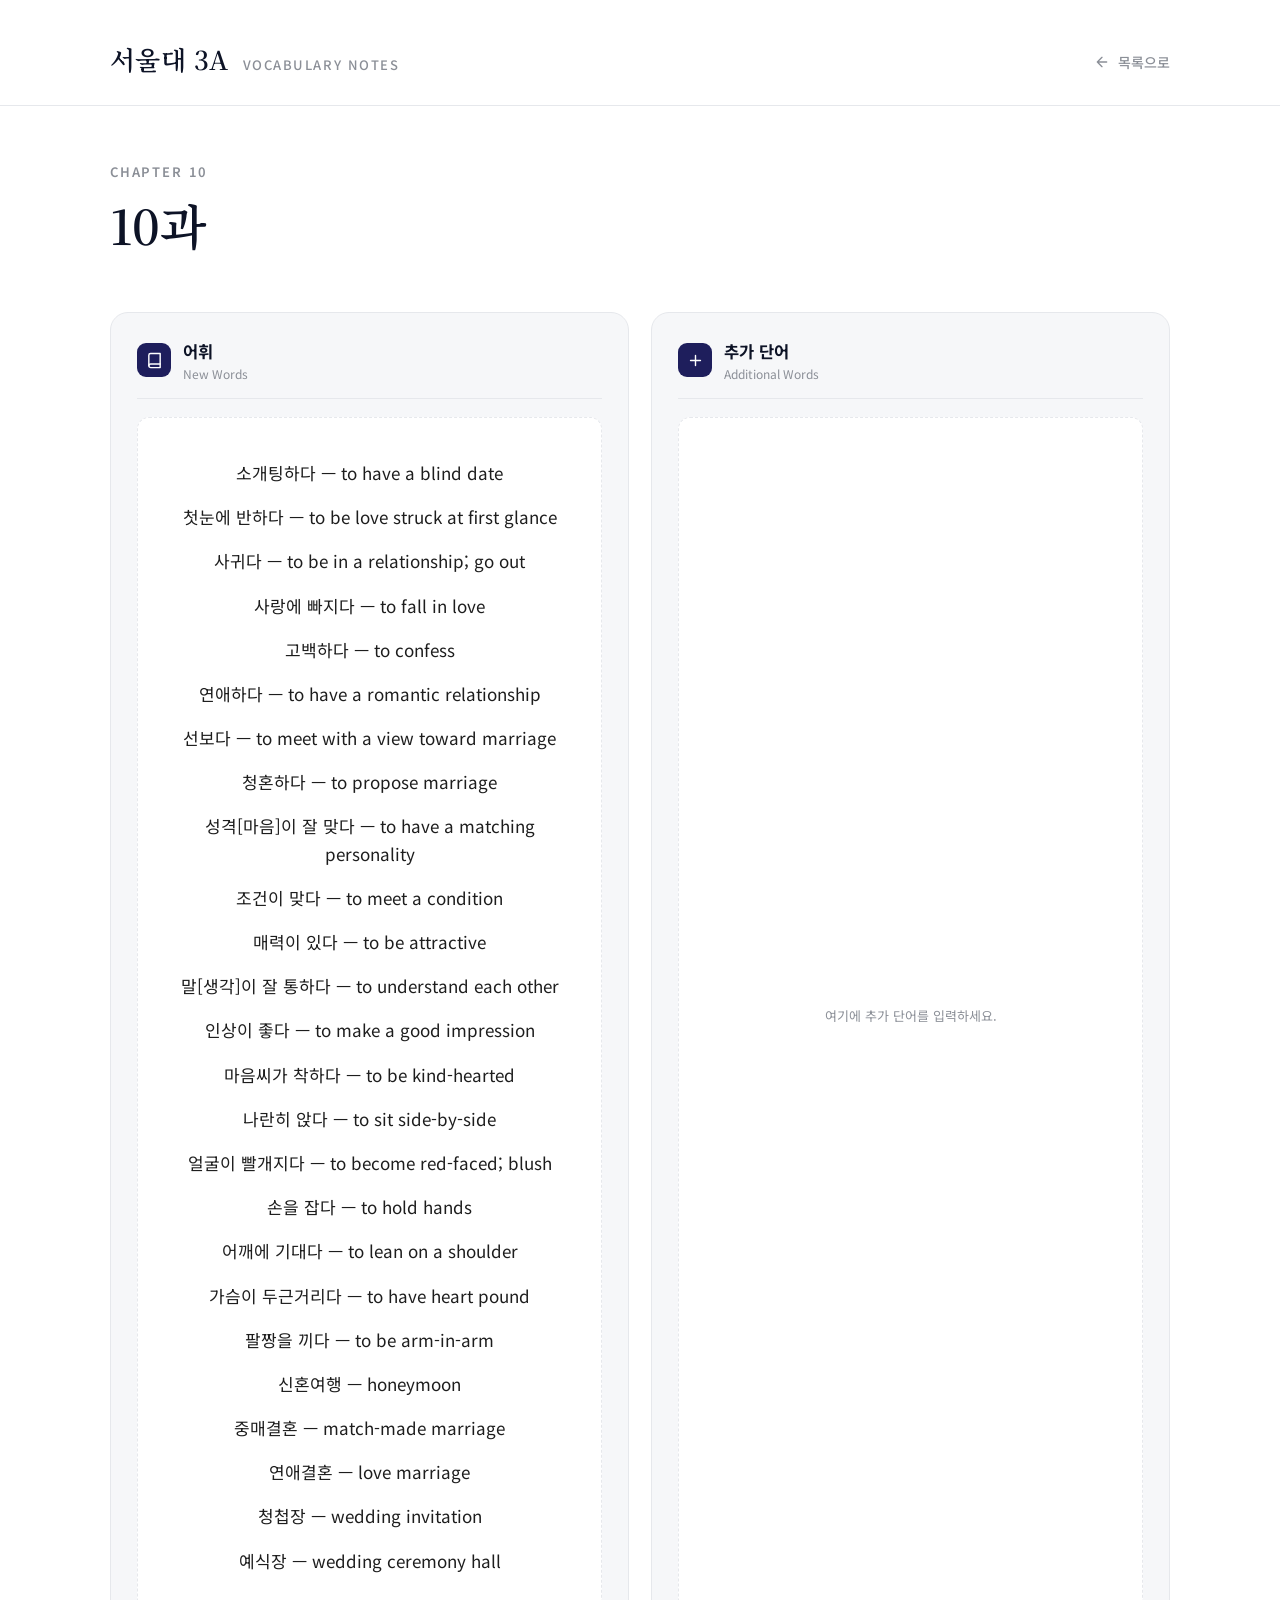
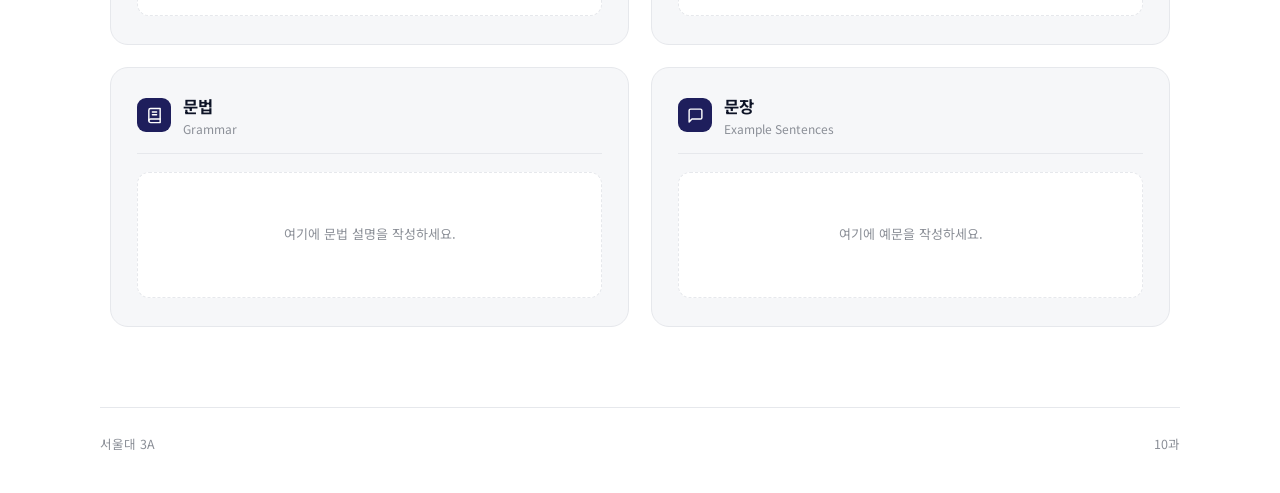
==== chapter10.html @ a2cbd9ff "11 слова" ====
<!DOCTYPE html>
<html lang="ko">
<head>
<meta charset="UTF-8">
<meta name="viewport" content="width=device-width, initial-scale=1.0">
<title>10과 — 서울대 3A</title>
<link rel="stylesheet" href="style.css">
</head>
<body class="page-chapter">

  <header class="topbar">
    <div class="shell topbar-inner">
      <div class="brand">
        <span class="brand-mark">서울대 3A</span>
        <span class="brand-sub">Vocabulary Notes</span>
      </div>
      <a class="back-link" href="index.html">
        <svg viewBox="0 0 24 24" fill="none" stroke="currentColor" stroke-width="2" stroke-linecap="round" stroke-linejoin="round"><path d="M19 12H5M12 19l-7-7 7-7"/></svg>
        목록으로
      </a>
    </div>
  </header>

  <main class="shell">

    <section class="page-head">
      <p class="eyebrow">Chapter 10</p>
      <h1>10과</h1>
    </section>

    <section class="section-grid">

      <article class="section-card">
        <div class="section-head">
          <span class="section-icon">
            <svg viewBox="0 0 24 24" stroke="currentColor" stroke-width="2" stroke-linecap="round" stroke-linejoin="round"><path d="M4 19.5A2.5 2.5 0 0 1 6.5 17H20"/><path d="M6.5 2H20v20H6.5A2.5 2.5 0 0 1 4 19.5v-15A2.5 2.5 0 0 1 6.5 2z"/></svg>
          </span>
          <div class="section-titles">
            <h2>어휘</h2>
            <span class="section-sub">New Words</span>
          </div>
        </div>
        <div class="section-body">
          <span class="placeholder">
            <p class="w-1">소개팅하다 — to have a blind date</p>
<p class="w-1">첫눈에 반하다 — to be love struck at first glance</p>
<p class="w-1">사귀다 — to be in a relationship; go out</p>
<p class="w-1">사랑에 빠지다 — to fall in love</p>
<p class="w-1">고백하다 — to confess</p>
<p class="w-1">연애하다 — to have a romantic relationship</p>
<p class="w-1">선보다 — to meet with a view toward marriage</p>
<p class="w-1">청혼하다 — to propose marriage</p>

<p class="w-1">성격[마음]이 잘 맞다 — to have a matching personality</p>
<p class="w-1">조건이 맞다 — to meet a condition</p>
<p class="w-1">매력이 있다 — to be attractive</p>
<p class="w-1">말[생각]이 잘 통하다 — to understand each other</p>
<p class="w-1">인상이 좋다 — to make a good impression</p>
<p class="w-1">마음씨가 착하다 — to be kind-hearted</p>

<p class="w-1">나란히 앉다 — to sit side-by-side</p>
<p class="w-1">얼굴이 빨개지다 — to become red-faced; blush</p>
<p class="w-1">손을 잡다 — to hold hands</p>
<p class="w-1">어깨에 기대다 — to lean on a shoulder</p>
<p class="w-1">가슴이 두근거리다 — to have heart pound</p>
<p class="w-1">팔짱을 끼다 — to be arm-in-arm</p>

<p class="w-1">신혼여행 — honeymoon</p>
<p class="w-1">중매결혼 — match-made marriage</p>
<p class="w-1">연애결혼 — love marriage</p>
<p class="w-1">청첩장 — wedding invitation</p>
<p class="w-1">예식장 — wedding ceremony hall</p>
          </span>
        </div>
      </article>

      <article class="section-card">
        <div class="section-head">
          <span class="section-icon">
            <svg viewBox="0 0 24 24" stroke="currentColor" stroke-width="2" stroke-linecap="round" stroke-linejoin="round"><path d="M12 5v14M5 12h14"/></svg>
          </span>
          <div class="section-titles">
            <h2>추가 단어</h2>
            <span class="section-sub">Additional Words</span>
          </div>
        </div>
        <div class="section-body">
          <span class="placeholder">여기에 추가 단어를 입력하세요.</span>
        </div>
      </article>

      <article class="section-card">
        <div class="section-head">
          <span class="section-icon">
            <svg viewBox="0 0 24 24" stroke="currentColor" stroke-width="2" stroke-linecap="round" stroke-linejoin="round"><path d="M4 19.5A2.5 2.5 0 0 1 6.5 17H20"/><path d="M6.5 2H20v20H6.5A2.5 2.5 0 0 1 4 19.5v-15A2.5 2.5 0 0 1 6.5 2z"/><path d="M9 7h6M9 11h6"/></svg>
          </span>
          <div class="section-titles">
            <h2>문법</h2>
            <span class="section-sub">Grammar</span>
          </div>
        </div>
        <div class="section-body">
          <span class="placeholder">여기에 문법 설명을 작성하세요.</span>
        </div>
      </article>

      <article class="section-card">
        <div class="section-head">
          <span class="section-icon">
            <svg viewBox="0 0 24 24" stroke="currentColor" stroke-width="2" stroke-linecap="round" stroke-linejoin="round"><path d="M21 15a2 2 0 0 1-2 2H7l-4 4V5a2 2 0 0 1 2-2h14a2 2 0 0 1 2 2z"/></svg>
          </span>
          <div class="section-titles">
            <h2>문장</h2>
            <span class="section-sub">Example Sentences</span>
          </div>
        </div>
        <div class="section-body">
          <span class="placeholder">여기에 예문을 작성하세요.</span>
        </div>
      </article>

    </section>

  </main>

  <footer class="site-footer shell">
    <span>서울대 3A</span>
    <span>10과</span>
  </footer>

</body>
</html>
---- style.css ----
/* ===========================================================
   서울대 3A — общий стиль
   Палитра: белый / графитовый / тёмно-синий
=========================================================== */

@import url('https://fonts.googleapis.com/css2?family=Noto+Sans+KR:wght@300;400;500;600;700;800&family=Noto+Serif+KR:wght@500;600&display=swap');

:root{
  --white:        #ffffff;
  --bg-soft:       #f6f7f9;
  --graphite:      #34373d;
  --graphite-soft: #8b8f97;
  --line:          #e6e8ec;
  --navy:          #16213e;
  --navy-deep:     #0d1326;
  --navy-soft:     rgba(22,33,62,0.06);

  --radius: 18px;
  --max-width: 1080px;
  --ease: cubic-bezier(.22,.61,.36,1);
}

*{ box-sizing: border-box; }

html{ scroll-behavior: smooth; }

body{
  margin: 0;
  background: var(--white);
  color: var(--graphite);
  font-family: 'Noto Sans KR', -apple-system, BlinkMacSystemFont, sans-serif;
  -webkit-font-smoothing: antialiased;
  min-height: 100vh;
}

a{ color: inherit; text-decoration: none; }

:focus-visible{
  outline: 2px solid var(--navy);
  outline-offset: 3px;
  border-radius: 6px;
}

@media (prefers-reduced-motion: reduce){
  *{ animation: none !important; transition: none !important; }
}

/* ---------- shell ---------- */

.shell{
  max-width: var(--max-width);
  margin: 0 auto;
  padding: 0 10px;
}

/* ---------- top bar ---------- */

.topbar{
  padding: 40px 0 28px;
  border-bottom: 1px solid var(--line);
}

.topbar-inner{
  display: flex;
  align-items: baseline;
  justify-content: space-between;
  gap: 16px;
  flex-wrap: wrap;
}

.brand{
  display: flex;
  align-items: baseline;
  gap: 14px;
}

.brand-mark{
  font-family: 'Noto Serif KR', serif;
  font-weight: 600;
  font-size: 26px;
  letter-spacing: .01em;
  color: var(--navy-deep);
}

.brand-sub{
  font-size: 13px;
  font-weight: 500;
  letter-spacing: .12em;
  color: var(--graphite-soft);
  text-transform: uppercase;
}

.topbar-note{
  font-size: 13px;
  color: var(--graphite-soft);
}

.back-link{
  display: inline-flex;
  align-items: center;
  gap: 8px;
  font-size: 14px;
  font-weight: 500;
  color: var(--graphite-soft);
  transition: color .2s var(--ease), gap .2s var(--ease);
}
.back-link:hover{ color: var(--navy); gap: 11px; }
.back-link svg{ width: 16px; height: 16px; }

/* ---------- page header (under topbar) ---------- */

.page-head{
  padding: 56px 0 40px;
}

.page-head .eyebrow{
  font-size: 13px;
  font-weight: 600;
  letter-spacing: .14em;
  text-transform: uppercase;
  color: var(--graphite-soft);
  margin: 0 0 14px;
}

.page-head h1{
  font-family: 'Noto Serif KR', serif;
  font-weight: 600;
  font-size: clamp(32px, 5vw, 48px);
  line-height: 1.15;
  margin: 0 0 12px;
  color: var(--navy-deep);
}

.page-head p{
  font-size: 15.5px;
  color: var(--graphite-soft);
  max-width: 520px;
  margin: 0;
  line-height: 1.6;
}

/* ===========================================================
   HOME — grid of 9 chapter cards
=========================================================== */

.chapter-grid{
  display: grid;
  grid-template-columns: repeat(3, 1fr);
  gap: 22px;
  padding: 8px 0 80px;
}

.chapter-card{
  position: relative;
  display: flex;
  flex-direction: column;
  justify-content: space-between;
  height: 200px;
  padding: 26px 26px 22px;
  background: rgb(30, 30, 92);
  border: 1px solid var(--line);
  border-radius: var(--radius);
  overflow: hidden;
  transition: border-color .25s var(--ease), transform .25s var(--ease), box-shadow .25s var(--ease);
}



.chapter-card:hover{
  transform: translateY(-4px);
  border-color: var(--navy-deep);
  box-shadow: 0 18px 36px -22px rgba(13,19,38,.45);
}

.chapter-card:hover::before{ transform: translateY(0); }

.chapter-card .ghost-num{
  position: absolute;
  top: -18px;
  right: -6px;
  font-family: 'Noto Serif KR', serif;
  font-weight: 600;
  font-size: 120px;
  line-height: 1;
  color: var(--white);
  opacity: .05;
  z-index: 0;
  transition: opacity .3s var(--ease), color .3s var(--ease);
  user-select: none;
}
.chapter-card:hover .ghost-num{ opacity: 0.6; color: var(--white); }

.chapter-card .card-top{
  position: relative;
  z-index: 1;
  display: flex;
  align-items: center;
  justify-content: space-between;
}

.chapter-card .index-tag{
  font-size: 12px;
  font-weight: 600;
  letter-spacing: .12em;
  color: var(--graphite-soft);
  transition: color .25s var(--ease);
}
.chapter-card:hover .index-tag{ color: rgba(255,255,255,.55); }

.chapter-card .arrow{
  width: 30px;
  height: 30px;
  border-radius: 50%;
  border: 1px solid var(--line);
  display: flex;
  align-items: center;
  justify-content: center;
  transition: border-color .25s var(--ease), background .25s var(--ease), transform .25s var(--ease);
}
.chapter-card .arrow svg{
  width: 14px; height: 14px;
  stroke: var(--graphite-soft);
  transition: stroke .25s var(--ease);
}
.chapter-card:hover .arrow{
  border-color: rgba(255,255,255,.35);
  transform: rotate(45deg);
}
.chapter-card:hover .arrow svg{ stroke: var(--white); }

.chapter-card .card-bottom{
  position: relative;
  z-index: 1;
}

.chapter-card .lesson-label{
  font-family: 'Noto Serif KR', serif;
  font-weight: 600;
  font-size: 30px;
  color: var(--white);
  margin: 0 0 6px;
  transition: color .25s var(--ease);
}
.chapter-card:hover .lesson-label{ color: var(--white); }

.chapter-card .lesson-meta{
  font-size: 12.5px;
  color: var(--white);
  transition: color .25s var(--ease);
}
.chapter-card:hover .lesson-meta{ color: rgba(255,255,255,.6); }

/* ===========================================================
   CHAPTER PAGE — 4 section cards
=========================================================== */

.section-grid{
  display: grid;
  grid-template-columns: repeat(2, 1fr);
  gap: 22px;
  padding: 8px 0 80px;
}

.section-card{
  background: var(--bg-soft);
  border: 1px solid var(--line);
  border-radius: var(--radius);
  padding: 26px 26px 28px;
  min-height: 260px;
  display: flex;
  flex-direction: column;
}

.w-1 {
  font-size: 17px;
  color: rgba(0, 0, 0, 0.885);
}

.section-card .section-head{
  display: flex;
  align-items: center;
  gap: 12px;
  margin-bottom: 18px;
  padding-bottom: 16px;
  border-bottom: 1px solid var(--line);
}

.section-card .section-icon{
  width: 34px;
  height: 34px;
  border-radius: 9px;
  background: rgb(30, 30, 92);
  display: flex;
  align-items: center;
  justify-content: center;
  flex-shrink: 0;
}
.section-card .section-icon svg{
  width: 17px; height: 17px;
  stroke: var(--white);
  fill: none;
}

.section-card .section-titles{ display: flex; flex-direction: column; }

.section-card h2{
  font-size: 16.5px;
  font-weight: 700;
  margin: 0;
  color: var(--navy-deep);
}

.section-card .section-sub{
  font-size: 12px;
  color: var(--graphite-soft);
  margin-top: 2px;
}

.section-card .section-body{
  flex: 1;
  background: var(--white);
  border: 1px dashed var(--line);
  border-radius: 12px;
  display: flex;
  align-items: center;
  justify-content: center;
  text-align: center;
  padding: 24px;
}

.section-card .section-body span{
  font-size: 13px;
  color: var(--graphite-soft);
  line-height: 1.6;
}

/* ===========================================================
   footer
=========================================================== */

.site-footer{
  border-top: 1px solid var(--line);
  padding: 26px 0 40px;
  font-size: 12.5px;
  color: var(--graphite-soft);
  display: flex;
  justify-content: space-between;
  flex-wrap: wrap;
  gap: 8px;
}

/* ===========================================================
   responsive
=========================================================== */

@media (max-width: 920px){
  .chapter-grid{ grid-template-columns: repeat(2, 1fr); }
  .section-grid{ grid-template-columns: 1fr; }
}

@media (max-width: 600px){
  .shell{ padding: 0 18px; }
  .chapter-grid{ grid-template-columns: 1fr; gap: 16px; }
  .chapter-card{ height: 170px; padding: 22px 22px 18px; }
  .chapter-card .ghost-num{ font-size: 90px; }
  .page-head{ padding: 38px 0 28px; }
  .topbar{ padding: 28px 0 22px; }
  .section-card{ padding: 22px 20px 24px; min-height: 200px; }
}
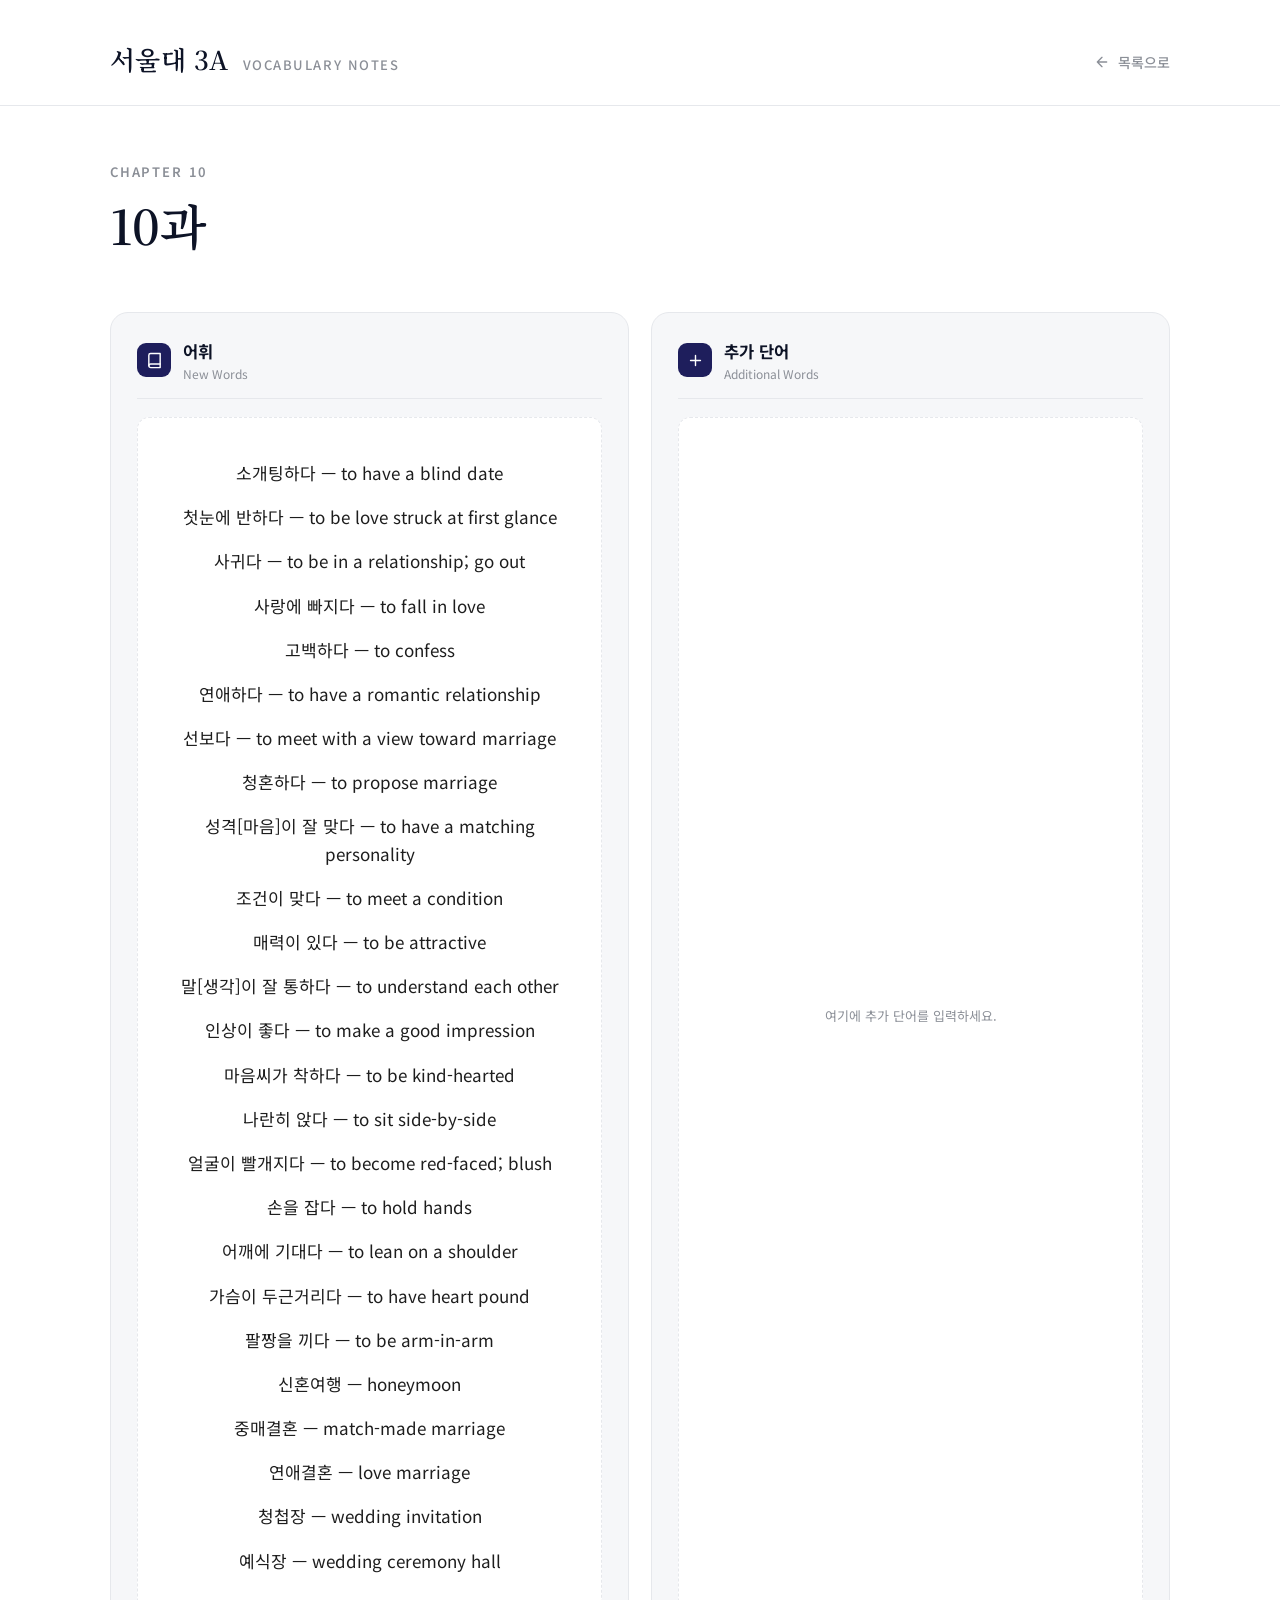
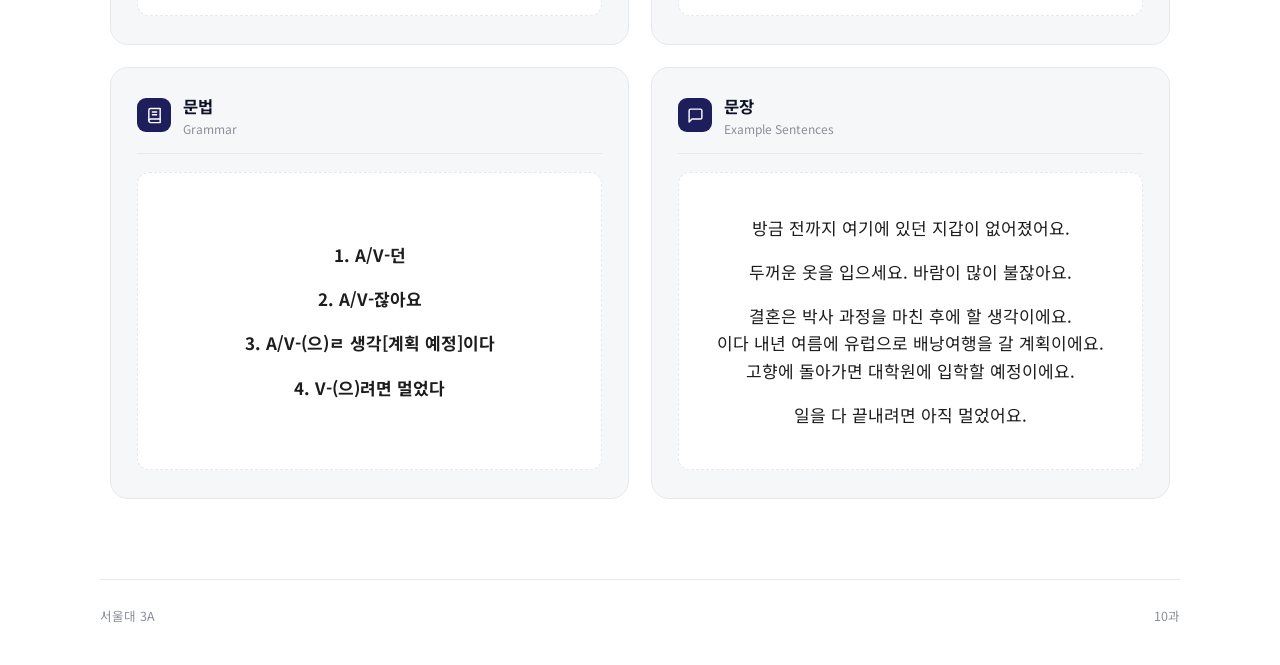
==== commit a9ba4337: "грамматика 10 глава" ====
--- a/chapter10.html
+++ b/chapter10.html
@@ -100,7 +100,23 @@
           </div>
         </div>
         <div class="section-body">
-          <span class="placeholder">여기에 문법 설명을 작성하세요.</span>
+          <span>
+            <p class="w-1">
+              <b>1. A/V-던</b> <br>
+              
+            </p>
+            <p class="w-1">
+              <b>2. A/V-잖아요 </b> <br>
+              
+            </p>
+            <p class="w-1">
+              <b>3. A/V-(으)ㄹ 생각[계획 예정]이다</b> <br>
+            </p>
+            <p class="w-1"> 
+              <b>4. V-(으)려면 멀었다</b>  <br>
+              
+            </p>
+          </span>
         </div>
       </article>
 
@@ -115,7 +131,25 @@
           </div>
         </div>
         <div class="section-body">
-          <span class="placeholder">여기에 예문을 작성하세요.</span>
+          <span>
+            <p class="w-1">
+              방금 전까지 여기에 있던 지갑이 없어졌어요.
+            </p>
+
+              <p class="w-1">
+                두꺼운 옷을 입으세요. 바람이 많이 불잖아요.
+            </p>
+
+              <p class="w-1">
+              결혼은 박사 과정을 마친 후에 할 생각이에요.<br>
+              이다 내년 여름에 유럽으로 배낭여행을 갈 계획이에요.<br>
+              고향에 돌아가면 대학원에 입학할 예정이에요.
+            </p>
+
+              <p class="w-1">
+             일을 다 끝내려면 아직 멀었어요.
+            </p>
+          </span>
         </div>
       </article>
 
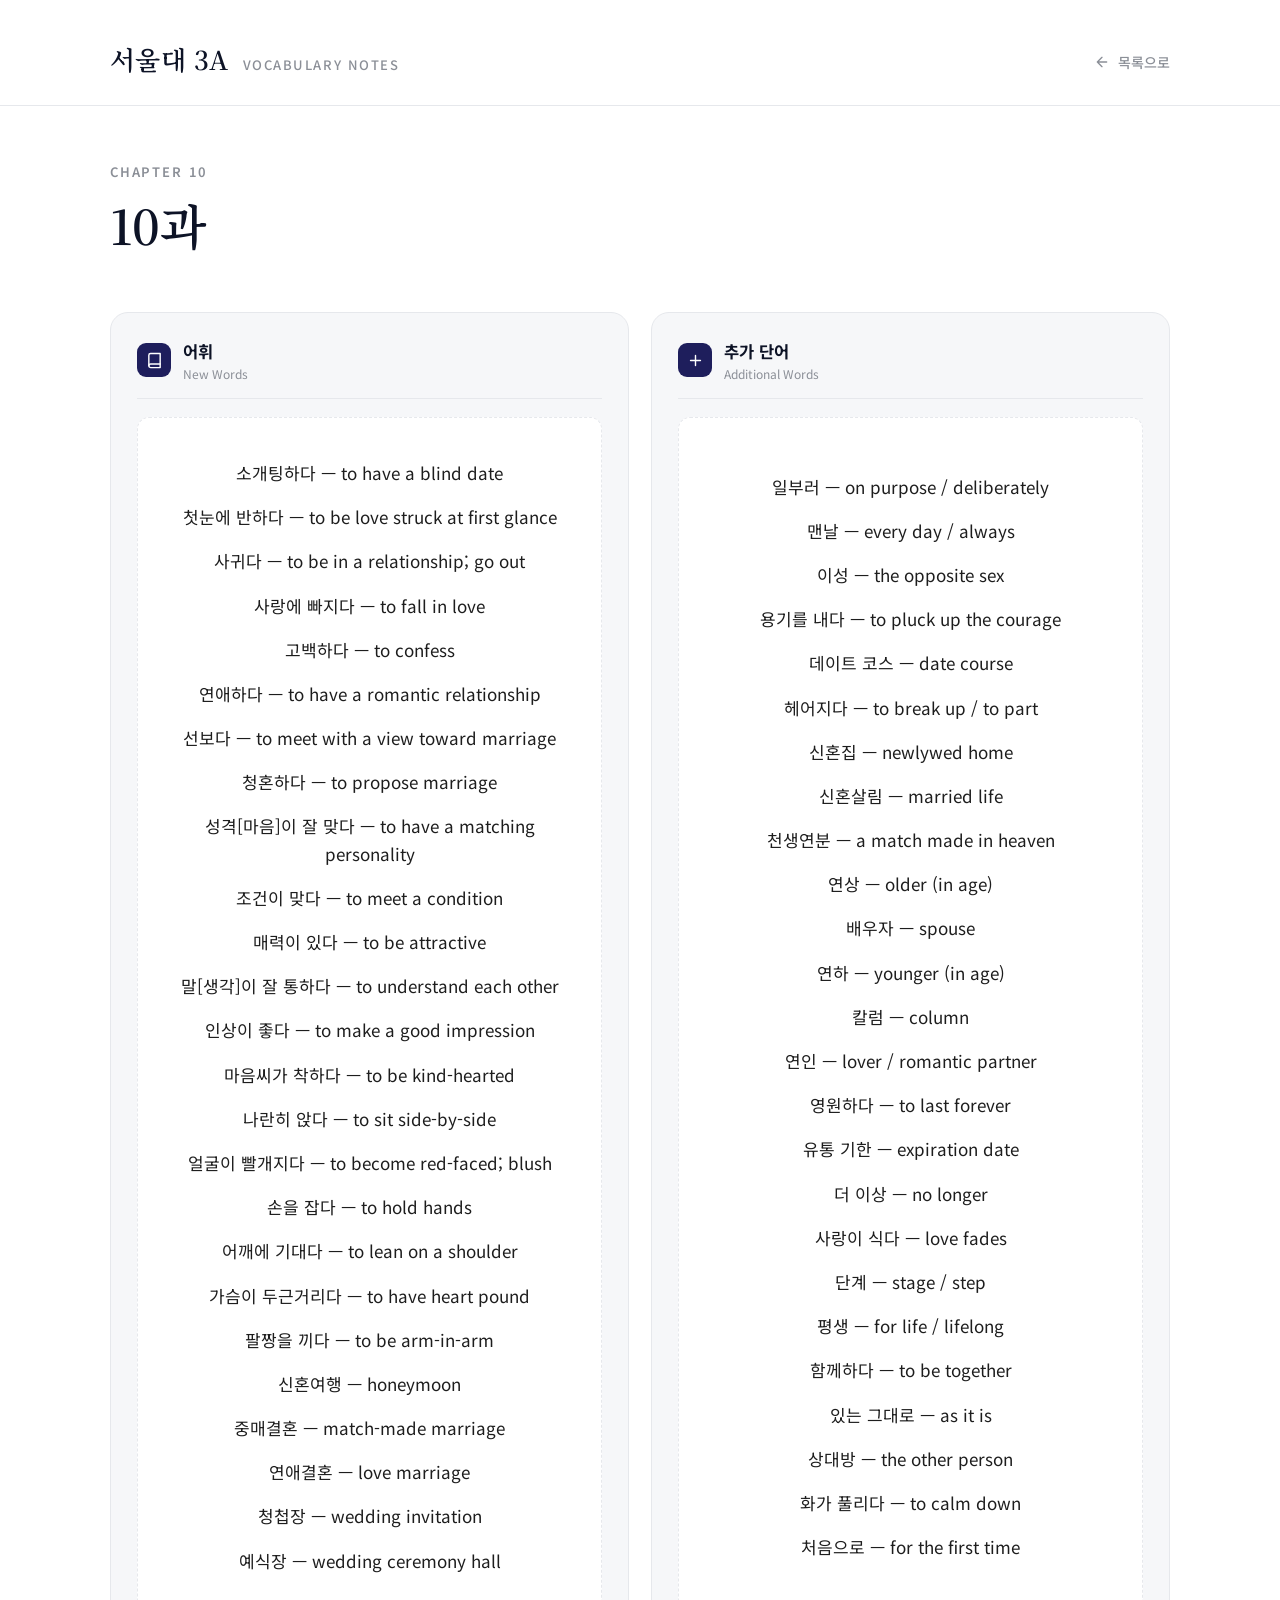
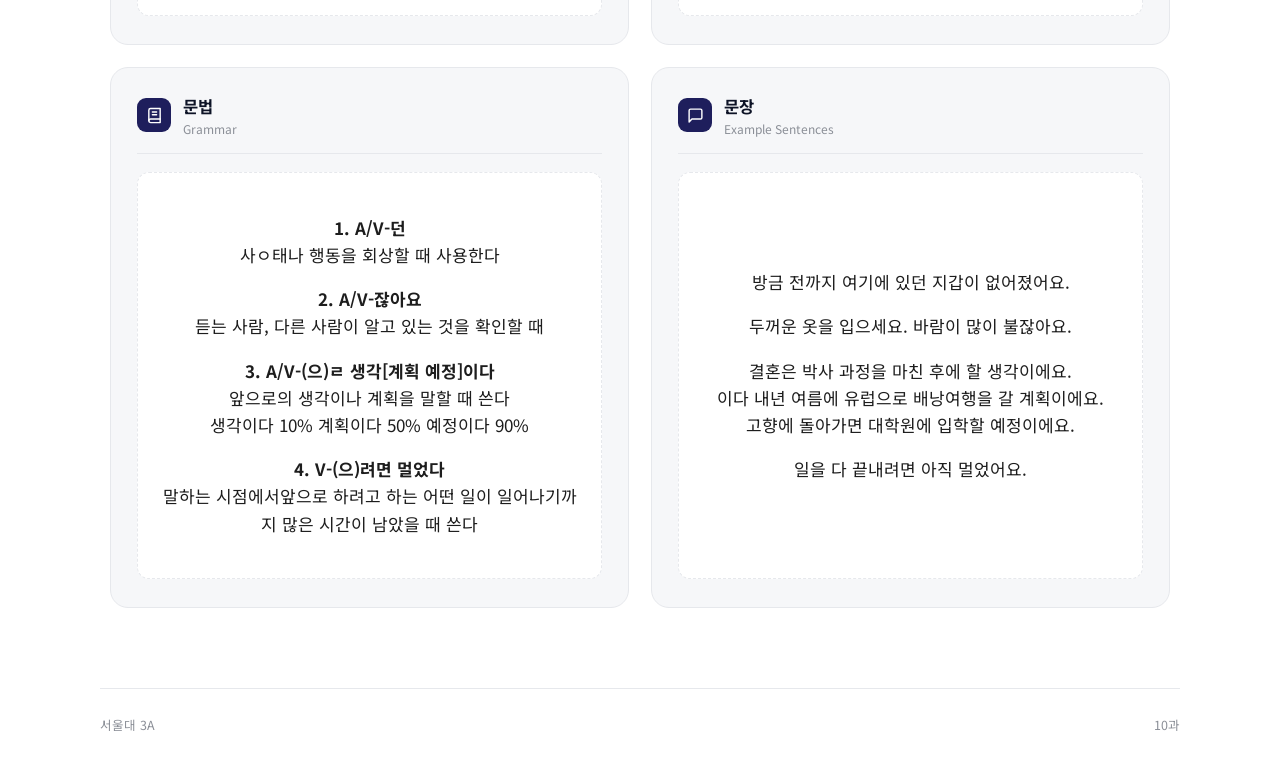
==== commit d903b780: "10 глава кыт" ====
--- a/chapter10.html
+++ b/chapter10.html
@@ -85,7 +85,33 @@
           </div>
         </div>
         <div class="section-body">
-          <span class="placeholder">여기에 추가 단어를 입력하세요.</span>
+          <span class="placeholder">
+            <p class="w-1">일부러 — on purpose / deliberately</p>
+<p class="w-1">맨날 — every day / always</p>
+<p class="w-1">이성 — the opposite sex</p>
+<p class="w-1">용기를 내다 — to pluck up the courage </p>
+<p class="w-1">데이트 코스 — date course</p>
+<p class="w-1">헤어지다 — to break up / to part</p>
+<p class="w-1">신혼집 — newlywed home </p>
+<p class="w-1">신혼살림 — married life</p>
+<p class="w-1">천생연분 — a match made in heaven</p>
+<p class="w-1">연상 — older (in age) </p>
+<p class="w-1">배우자 — spouse</p>
+<p class="w-1">연하 — younger (in age) </p>
+<p class="w-1">칼럼 — column</p>
+<p class="w-1">연인 — lover / romantic partner</p>
+<p class="w-1">영원하다 —  to last forever</p>
+<p class="w-1">유통 기한 — expiration date </p>
+<p class="w-1">더 이상 — no longer </p>
+<p class="w-1">사랑이 식다 — love fades </p>
+<p class="w-1">단계 — stage / step</p>
+<p class="w-1">평생 — for life / lifelong</p>
+<p class="w-1">함께하다 — to be together</p>
+<p class="w-1">있는 그대로 — as it is </p>
+<p class="w-1">상대방 — the other person </p>
+<p class="w-1">화가 풀리다 — to calm down </p>
+<p class="w-1">처음으로 — for the first time</p>
+          </span>
         </div>
       </article>
 
@@ -103,17 +129,20 @@
           <span>
             <p class="w-1">
               <b>1. A/V-던</b> <br>
-              
+              사ㅇ태나 행동을 회상할 때 사용한다
             </p>
             <p class="w-1">
               <b>2. A/V-잖아요 </b> <br>
-              
+              듣는 사람, 다른 사람이 알고 있는 것을 확인할 때
             </p>
             <p class="w-1">
               <b>3. A/V-(으)ㄹ 생각[계획 예정]이다</b> <br>
+              앞으로의 생각이나 계획을 말할 때 쓴다 <br>
+              생각이다 10% 계획이다 50% 예정이다 90%
             </p>
             <p class="w-1"> 
               <b>4. V-(으)려면 멀었다</b>  <br>
+              말하는 시점에서앞으로 하려고 하는 어떤 일이 일어나기까지 많은 시간이 남았을 때 쓴다
               
             </p>
           </span>
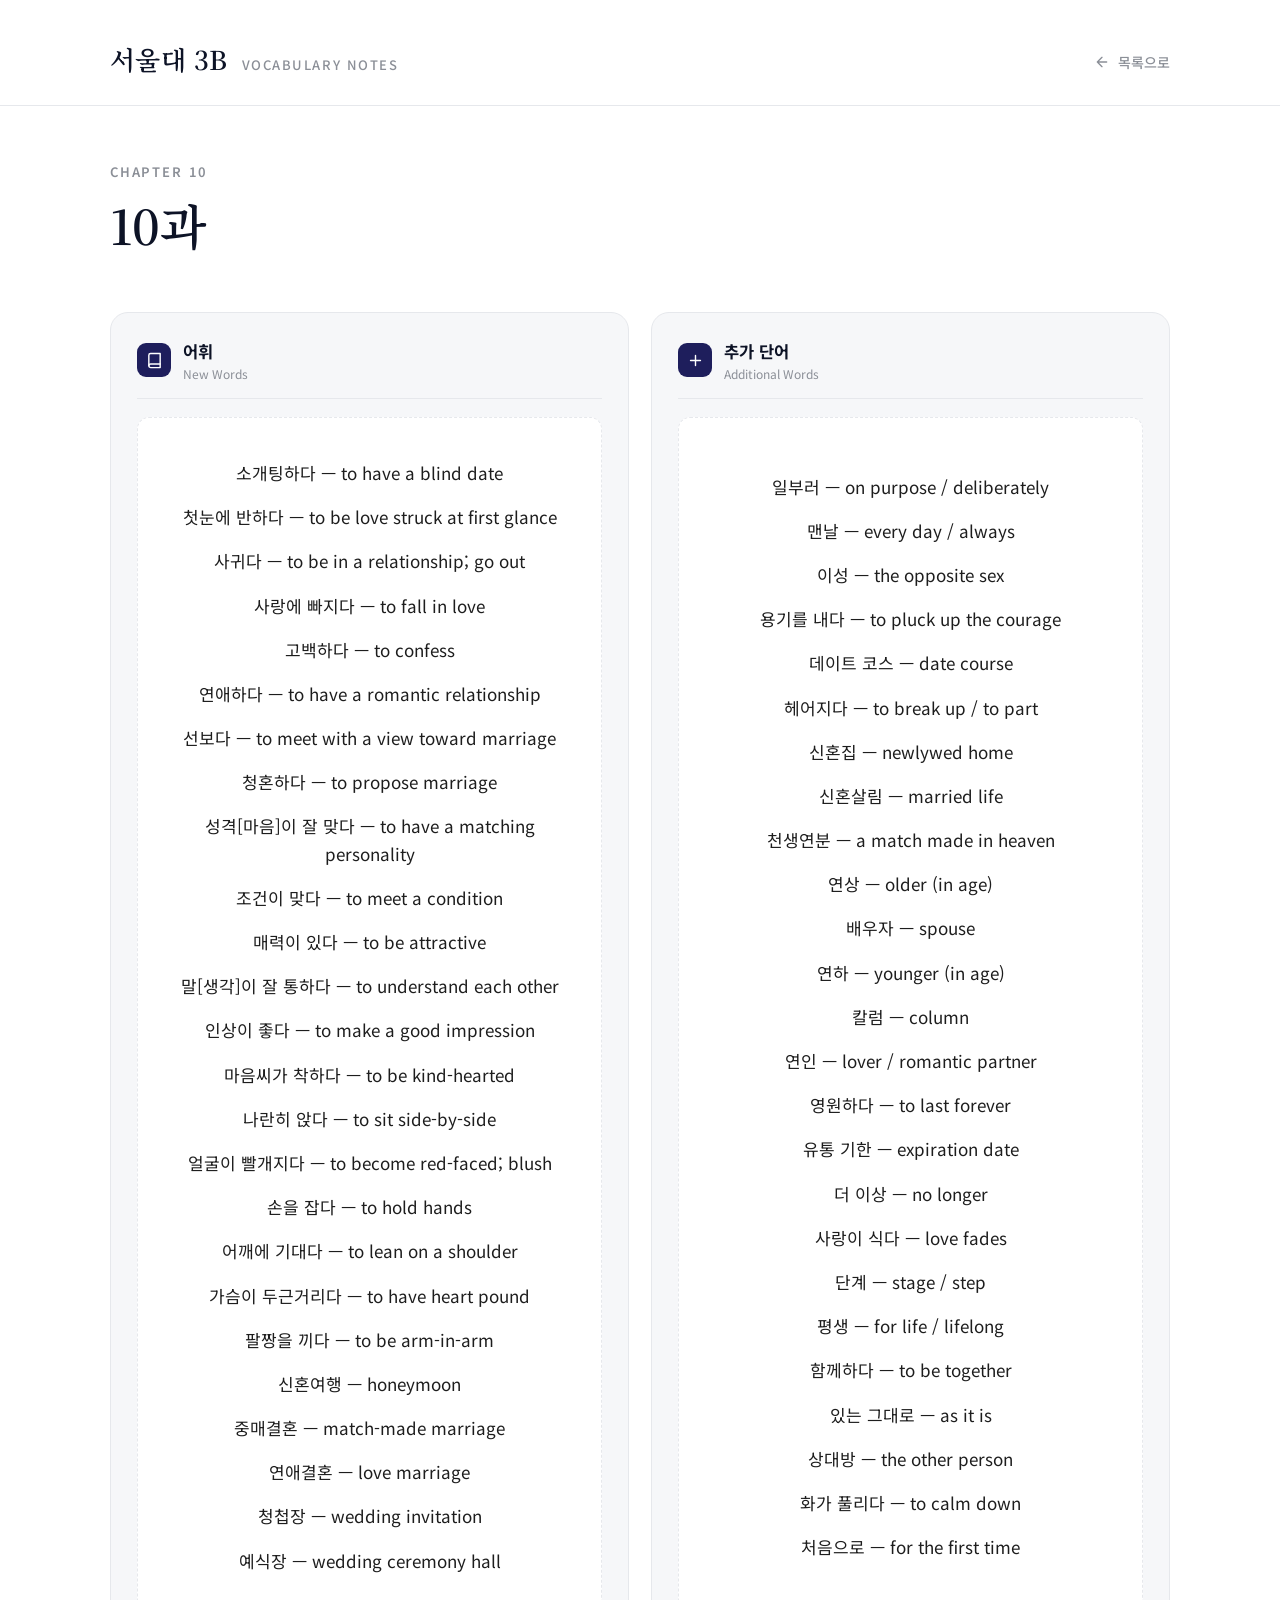
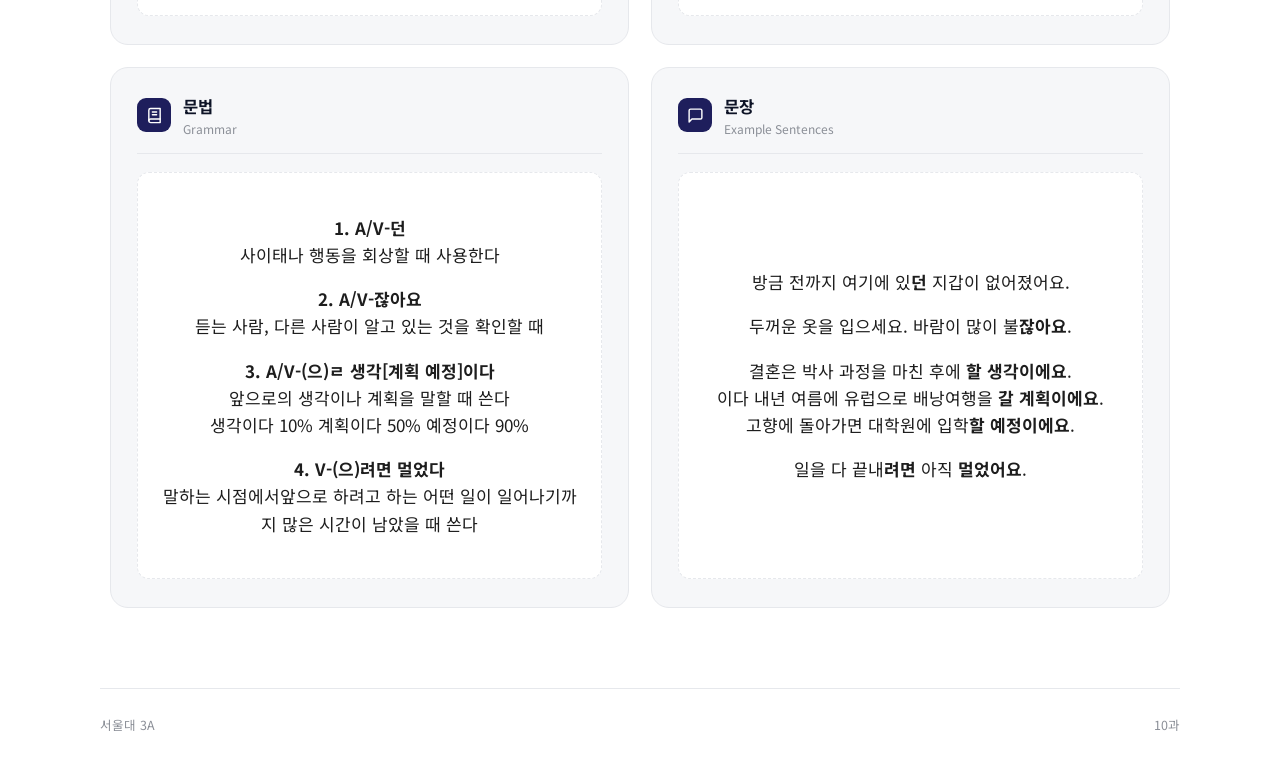
==== commit c184e77b: "10-11 главы кыт" ====
--- a/chapter10.html
+++ b/chapter10.html
@@ -11,7 +11,7 @@
   <header class="topbar">
     <div class="shell topbar-inner">
       <div class="brand">
-        <span class="brand-mark">서울대 3A</span>
+        <span class="brand-mark">서울대 3B</span>
         <span class="brand-sub">Vocabulary Notes</span>
       </div>
       <a class="back-link" href="index.html">
@@ -129,7 +129,7 @@
           <span>
             <p class="w-1">
               <b>1. A/V-던</b> <br>
-              사ㅇ태나 행동을 회상할 때 사용한다
+              사이태나 행동을 회상할 때 사용한다
             </p>
             <p class="w-1">
               <b>2. A/V-잖아요 </b> <br>
@@ -162,21 +162,21 @@
         <div class="section-body">
           <span>
             <p class="w-1">
-              방금 전까지 여기에 있던 지갑이 없어졌어요.
+              방금 전까지 여기에 있<b>던</b> 지갑이 없어졌어요.
             </p>
 
               <p class="w-1">
-                두꺼운 옷을 입으세요. 바람이 많이 불잖아요.
+                두꺼운 옷을 입으세요. 바람이 많이 불<b>잖아요</b>.
             </p>
 
               <p class="w-1">
-              결혼은 박사 과정을 마친 후에 할 생각이에요.<br>
-              이다 내년 여름에 유럽으로 배낭여행을 갈 계획이에요.<br>
-              고향에 돌아가면 대학원에 입학할 예정이에요.
+              결혼은 박사 과정을 마친 후에  <b>할 생각이에요</b>.<br>
+              이다 내년 여름에 유럽으로 배낭여행을 <b>갈 계획이에요</b>.<br>
+              고향에 돌아가면 대학원에 입학<b>할  예정이에요</b>.
             </p>
-
+            
               <p class="w-1">
-             일을 다 끝내려면 아직 멀었어요.
+             일을 다 끝내<b>려면</b>  아직 <b>멀었어요</b>.
             </p>
           </span>
         </div>
